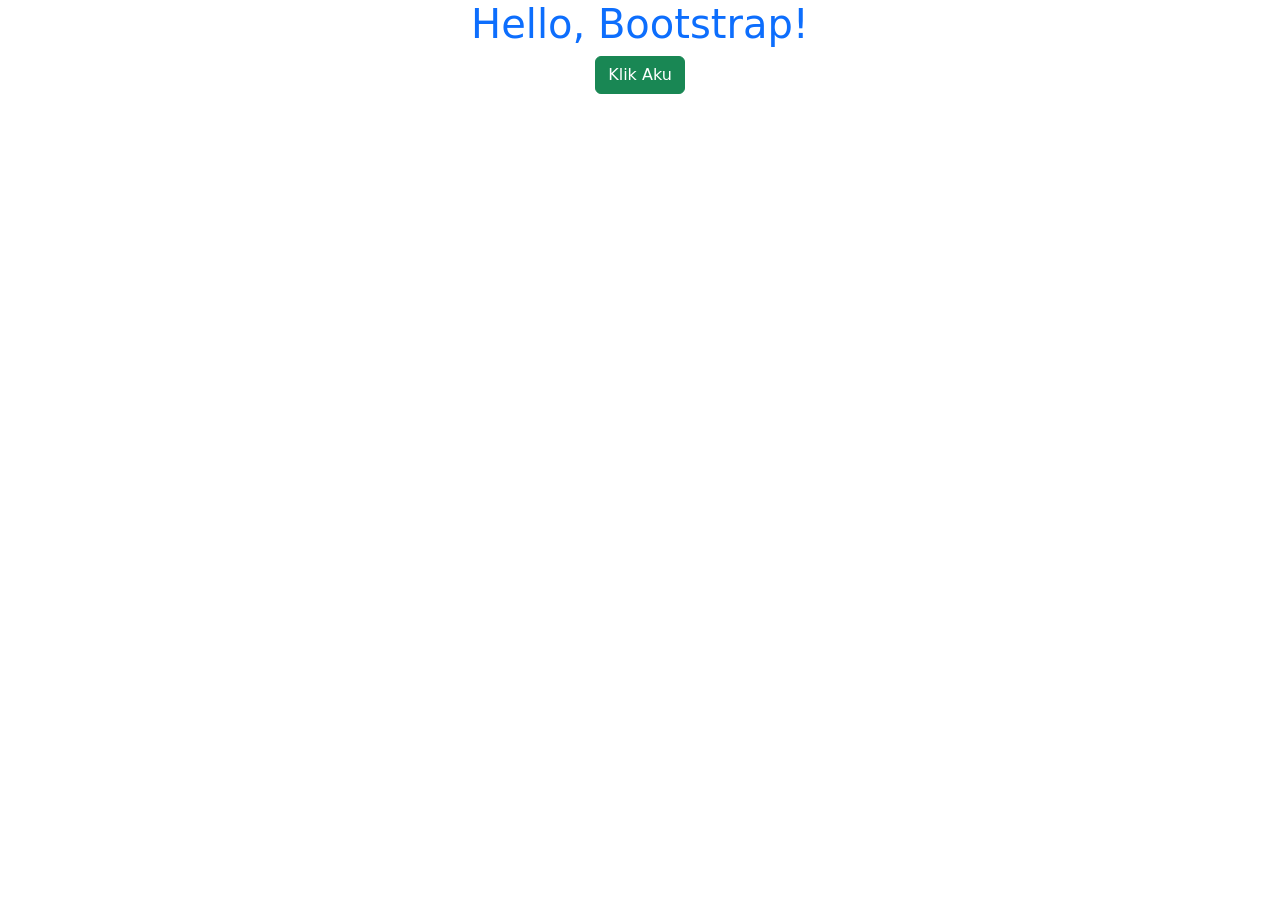
==== index.html @ 6d6d03d7 "first touch" ====
<!DOCTYPE html>
<html lang="id">
  <head>
    <meta charset="UTF-8" />
    <meta name="viewport" content="width=device-width, initial-scale=1.0" />
    <title>Bootstrap dengan npm</title>

    <!-- Import Bootstrap CSS -->
    <link rel="stylesheet" href="css/bootstrap.min.css" />
    <link rel="stylesheet" href="css/style.css" />
  </head>
  <body>
    <div class="container text-center">
      <h1 class="text-primary">Hello, Bootstrap!</h1>
      <button class="btn btn-success">Klik Aku</button>
    </div>
    <!-- Import Bootstrap JS -->
    <script src="js/bootstrap.bundle.min.js"></script>
    <script src="js/script.js"></script>
  </body>
</html>
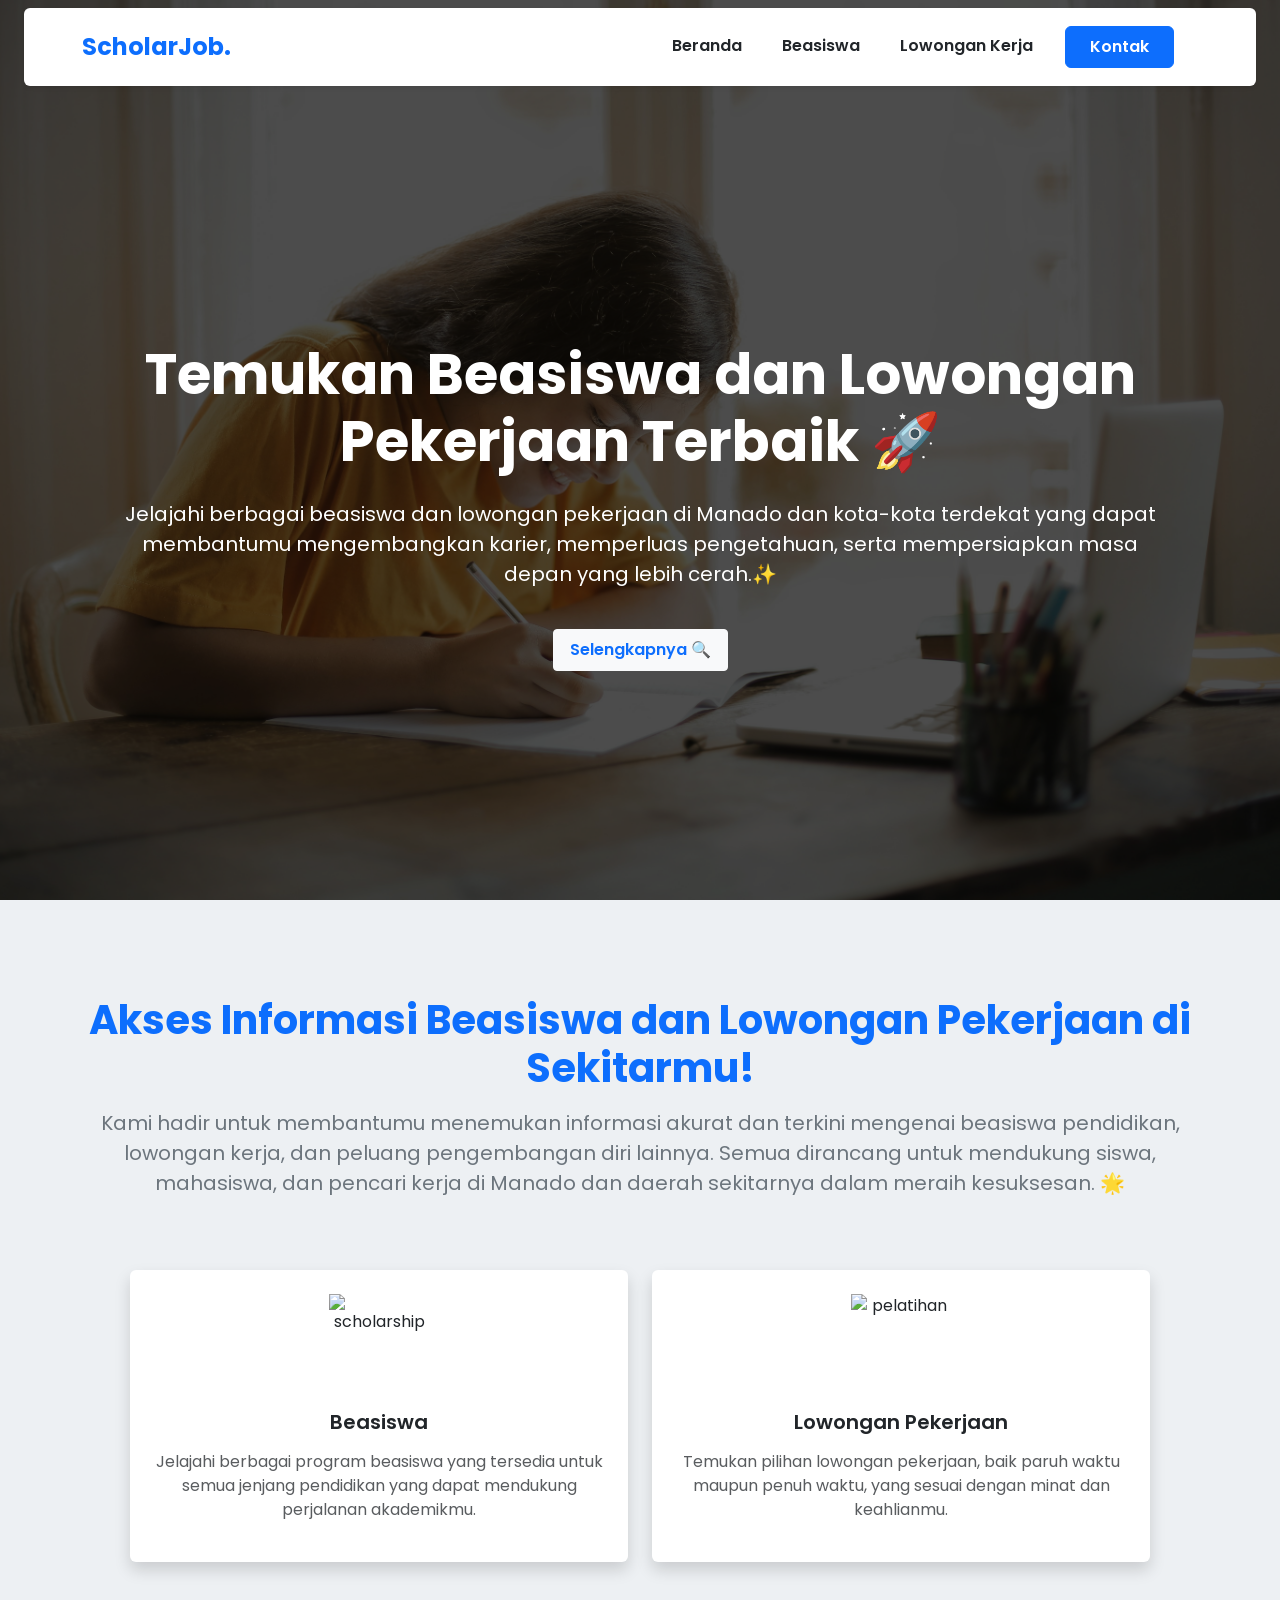
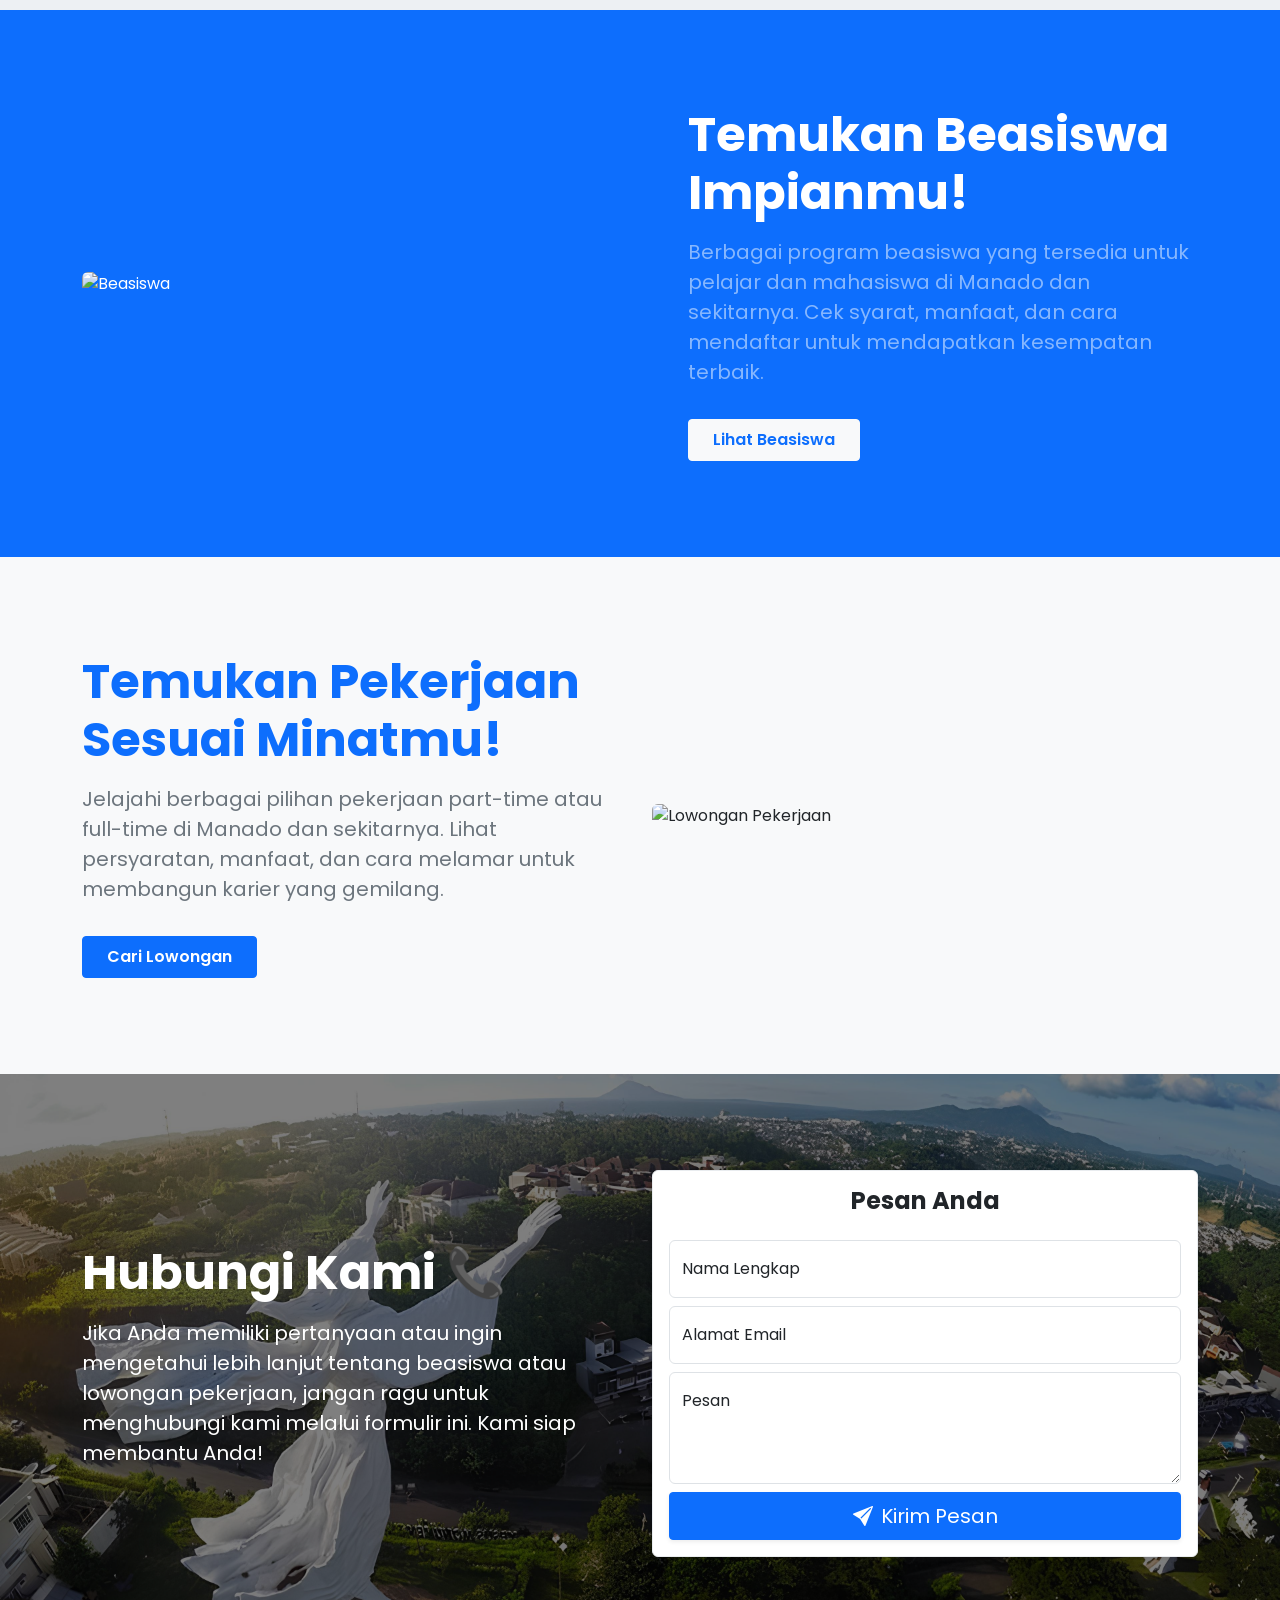
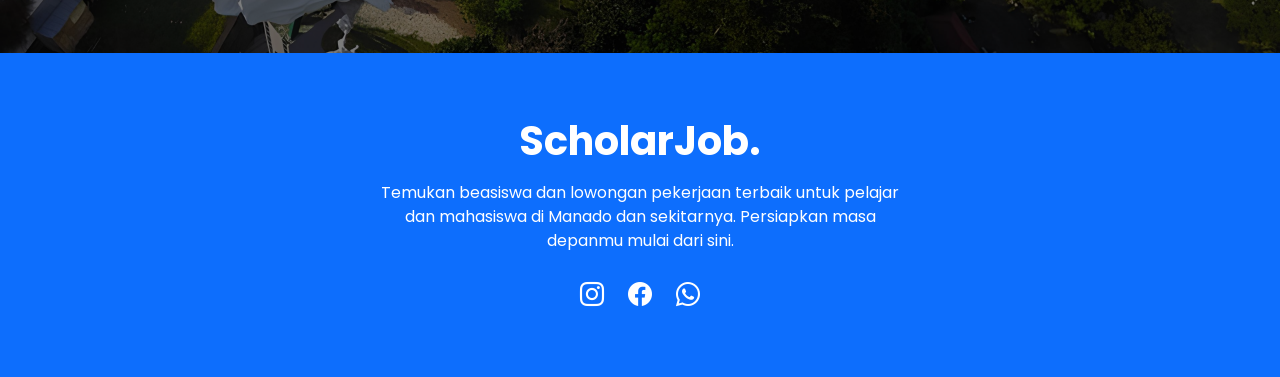
==== commit 4d35493c: "add: frontend" ====
--- a/index.html
+++ b/index.html
@@ -3,17 +3,348 @@
   <head>
     <meta charset="UTF-8" />
     <meta name="viewport" content="width=device-width, initial-scale=1.0" />
-    <title>Bootstrap dengan npm</title>
+    <title>ScholarJob | Besiswa - Pekerjaan</title>
 
     <!-- Import Bootstrap CSS -->
     <link rel="stylesheet" href="css/bootstrap.min.css" />
     <link rel="stylesheet" href="css/style.css" />
+    <link
+      href="https://fonts.googleapis.com/css2?family=Poppins:wght@300;400;500;600;700&display=swap"
+      rel="stylesheet"
+    />
+    <link
+      href="https://cdn.jsdelivr.net/npm/bootstrap-icons@1.10.5/font/bootstrap-icons.css"
+      rel="stylesheet"
+    />
+
+    <style>
+      body {
+        font-family: "Poppins", sans-serif;
+      }
+    </style>
   </head>
   <body>
-    <div class="container text-center">
-      <h1 class="text-primary">Hello, Bootstrap!</h1>
-      <button class="btn btn-success">Klik Aku</button>
-    </div>
+    <!-- Navbar -->
+    <nav
+      class="navbar navbar-expand-md navbar-light bg-white shadow-sm fixed-top mx-3 mx-md-4 rounded mt-2 py-3"
+    >
+      <div class="container">
+        <a
+          class="navbar-brand fw-bold fs-4 text-primary hover-black"
+          href="#home"
+          >ScholarJob.</a
+        >
+        <button
+          class="navbar-toggler"
+          type="button"
+          data-bs-toggle="collapse"
+          data-bs-target="#navbarNav"
+          aria-controls="navbarNav"
+          aria-expanded="false"
+          aria-label="Toggle navigation"
+        >
+          ☰
+        </button>
+        <div
+          class="collapse navbar-collapse justify-content-md-end justify-content-center"
+          id="navbarNav"
+        >
+          <ul class="navbar-nav">
+            <li class="nav-item me-md-4">
+              <a
+                class="nav-link fw-semibold text-dark text-center hover-blue"
+                href="#home"
+                >Beranda</a
+              >
+            </li>
+            <li class="nav-item me-md-4">
+              <a
+                class="nav-link fw-semibold text-dark text-center hover-blue"
+                href="#beasiswa"
+                >Beasiswa</a
+              >
+            </li>
+            <li class="nav-item me-md-4">
+              <a
+                class="nav-link fw-semibold text-dark text-center hover-blue"
+                href="#lowongan"
+                >Lowongan Kerja</a
+              >
+            </li>
+            <li class="nav-item align-self-center me-md-4">
+              <a
+                class="btn btn-primary fw-semibold px-4 py-2 hover-btn"
+                href="#kontak"
+                >Kontak</a
+              >
+            </li>
+          </ul>
+        </div>
+      </div>
+    </nav>
+
+    <!-- Home Section -->
+    <section
+      id="home"
+      class="position-relative min-vh-100 d-flex align-items-center justify-content-md-center text-white text-center"
+      style="
+        background-image: url('./assets/img/bg2.jpg');
+        background-size: cover;
+        background-position: center;
+      "
+    >
+      <div
+        class="position-absolute top-0 start-0 w-100 h-100 overlay-dark"
+      ></div>
+
+      <div class="container position-relative z-index-10 px-3 px-md-5 mb-5">
+        <h1 class="display-4 fw-bold top-spacing-md">
+          Temukan Beasiswa dan Lowongan Pekerjaan Terbaik 🚀
+        </h1>
+        <p class="mt-4 fluid-text">
+          Jelajahi berbagai beasiswa dan lowongan pekerjaan di Manado dan
+          kota-kota terdekat yang dapat membantumu mengembangkan karier,
+          memperluas pengetahuan, serta mempersiapkan masa depan yang lebih
+          cerah.✨
+        </p>
+        <a
+          href="#about"
+          class="mt-4 btn btn-light text-primary fw-semibold fs-6 px-3 py-2 rounded-1 hover-bg-dark"
+          >Selengkapnya 🔍</a
+        >
+      </div>
+    </section>
+    <!-- Home Section -->
+
+    <!-- About Section -->
+    <section id="about" class="py-5 bg-gray text-center">
+      <div class="container mt-5">
+        <h2 class="text-primary fw-bold display-6">
+          Akses Informasi Beasiswa dan Lowongan Pekerjaan di Sekitarmu!
+        </h2>
+        <p class="mt-3 text-secondary fs-5">
+          Kami hadir untuk membantumu menemukan informasi akurat dan terkini
+          mengenai beasiswa pendidikan, lowongan kerja, dan peluang pengembangan
+          diri lainnya. Semua dirancang untuk mendukung siswa, mahasiswa, dan
+          pencari kerja di Manado dan daerah sekitarnya dalam meraih kesuksesan.
+          🌟
+        </p>
+
+        <div class="row mt-5 g-4 px-3 px-md-5">
+          <div class="col-12 col-md-6">
+            <div
+              class="bg-white p-4 shadow rounded h-100 d-flex flex-column align-items-center hover-border-blue"
+            >
+              <img
+                src="https://img.icons8.com/stickers/100/scholarship.png"
+                alt="scholarship"
+                width="100"
+                height="100"
+              />
+              <h5 class="mt-3 text-dark fw-semibold">Beasiswa</h5>
+              <p class="text-muted fs-6 mt-2">
+                Jelajahi berbagai program beasiswa yang tersedia untuk semua
+                jenjang pendidikan yang dapat mendukung perjalanan akademikmu.
+              </p>
+            </div>
+          </div>
+
+          <div class="col-12 col-md-6">
+            <div
+              class="bg-white p-4 shadow rounded h-100 d-flex flex-column align-items-center"
+            >
+              <img
+                src="https://img.icons8.com/stickers/100/maintenance.png"
+                alt="pelatihan"
+                width="100"
+                height="100"
+              />
+              <h5 class="mt-3 text-dark fw-semibold">Lowongan Pekerjaan</h5>
+              <p class="text-muted fs-6 mt-2">
+                Temukan pilihan lowongan pekerjaan, baik paruh waktu maupun
+                penuh waktu, yang sesuai dengan minat dan keahlianmu.
+              </p>
+            </div>
+          </div>
+        </div>
+      </div>
+    </section>
+    <!-- About Section -->
+
+    <!-- Beasiswa Section  -->
+    <section id="beasiswa" class="py-5 bg-primary text-white">
+      <div class="container py-5">
+        <div class="row align-items-center">
+          <div class="col-md-6 mb-4 mb-md-0">
+            <img
+              src="./assets/img/bg3.jpg"
+              alt="Beasiswa"
+              class="img-fluid rounded"
+            />
+          </div>
+          <div class="col-md-6 ps-md-5">
+            <h2 class="fw-bold display-5">Temukan Beasiswa Impianmu!</h2>
+            <p class="mt-3 fs-5 text-white-50">
+              Berbagai program beasiswa yang tersedia untuk pelajar dan
+              mahasiswa di Manado dan sekitarnya. Cek syarat, manfaat, dan cara
+              mendaftar untuk mendapatkan kesempatan terbaik.
+            </p>
+            <a
+              href="beasiswa.html"
+              class="btn btn-light text-primary fw-semibold px-4 py-2 mt-3 rounded-1 hover-btn-white"
+            >
+              Lihat Beasiswa
+            </a>
+          </div>
+        </div>
+      </div>
+    </section>
+    <!-- Beasiswa Section  -->
+
+    <!-- Lowongan Pekerjaan -->
+    <section id="lowongan" class="py-5 bg-light">
+      <div class="container py-5">
+        <div class="row align-items-center">
+          <div class="col-md-6 mb-4 mb-md-0">
+            <h2 class="fw-bold text-primary display-5">
+              Temukan Pekerjaan Sesuai Minatmu!
+            </h2>
+            <p class="mt-3 text-secondary fs-5">
+              Jelajahi berbagai pilihan pekerjaan part-time atau full-time di
+              Manado dan sekitarnya. Lihat persyaratan, manfaat, dan cara
+              melamar untuk membangun karier yang gemilang.
+            </p>
+            <a
+              href="job.html"
+              class="btn btn-primary fw-semibold px-4 py-2 mt-3 rounded-1 hover-btn"
+            >
+              Cari Lowongan
+            </a>
+          </div>
+
+          <div class="col-md-6">
+            <img
+              src="./assets/img/eng.jpg"
+              alt="Lowongan Pekerjaan"
+              class="img-fluid rounded"
+            />
+          </div>
+        </div>
+      </div>
+    </section>
+    <!-- Lowongan Pekerjaan -->
+
+    <!-- Kontak Section  -->
+    <section id="kontak"
+      class="position-relative bg-dark text-white py-5"
+      style="
+        background-image: url('./assets/img/mnd.jpg');
+        background-size: cover;
+        background-position: center;
+      "
+    >
+      <div
+        class="position-absolute top-0 start-0 w-100 h-100 bg-black opacity-50"
+      ></div>
+
+      <div class="container position-relative z-1 py-5">
+        <div class="row align-items-center g-4">
+          <!-- Teks -->
+          <div class="col-lg-6">
+            <h2 class="display-5 fw-bold">Hubungi Kami 📞</h2>
+            <p class="mt-3 fs-5">
+              Jika Anda memiliki pertanyaan atau ingin mengetahui lebih lanjut
+              tentang beasiswa atau lowongan pekerjaan, jangan ragu untuk
+              menghubungi kami melalui formulir ini. Kami siap membantu Anda!
+            </p>
+          </div>
+
+          <div class="col-lg-6">
+            <div
+              class="bg-white text-dark p-3 rounded shadow-sm border border-light-subtle"
+            >
+              <h4 class="fw-bold mb-4 text-center">Pesan Anda</h4>
+              <form>
+                <div class="form-floating mb-2">
+                  <input
+                    class="form-control"
+                    id="name"
+                    type="text"
+                    placeholder="Nama Lengkap"
+                    required
+                  />
+                  <label for="name">Nama Lengkap</label>
+                </div>
+
+                <div class="form-floating mb-2">
+                  <input
+                    class="form-control"
+                    id="email"
+                    type="email"
+                    placeholder="nama@example.com"
+                    required
+                  />
+                  <label for="email">Alamat Email</label>
+                </div>
+
+                <div class="form-floating mb-2">
+                  <textarea
+                    class="form-control"
+                    id="message"
+                    placeholder="Pesan Anda"
+                    style="height: 7rem"
+                    required
+                  ></textarea>
+                  <label for="message">Pesan</label>
+                </div>
+
+                <div class="d-grid">
+                  <button
+                    class="btn btn-primary btn-lg shadow-sm rounded-1"
+                    type="submit"
+                  >
+                    <i class="bi bi-send-fill me-2"></i>Kirim Pesan
+                  </button>
+                </div>
+              </form>
+            </div>
+          </div>
+        </div>
+      </div>
+    </section>
+
+    <!-- Footer -->
+    <footer
+      class="text-center text-white py-5 bg-primary"
+    >
+      <div class="container py-3">
+        <!-- Judul -->
+        <h4 class="fw-bold mb-3 fs-1">ScholarJob.</h4>
+
+        <!-- Tagline -->
+        <div class="container" style="max-width: 600px;">
+        <p class="mb-4 px-3">
+          Temukan beasiswa dan lowongan pekerjaan terbaik untuk pelajar dan
+          mahasiswa di Manado dan sekitarnya. Persiapkan masa depanmu mulai dari
+          sini.
+        </p>
+        </div>
+
+        <!-- Ikon Media Sosial -->
+        <div class="d-flex justify-content-center gap-4 fs-4">
+          <a href="#" class="text-white" aria-label="Instagram">
+            <i class="bi bi-instagram"></i>
+          </a>
+          <a href="#" class="text-white" aria-label="Facebook">
+            <i class="bi bi-facebook"></i>
+          </a>
+          <a href="#" class="text-white" aria-label="WhatsApp">
+            <i class="bi bi-whatsapp"></i>
+          </a>
+        </div>
+      </div>
+    </footer>
+
     <!-- Import Bootstrap JS -->
     <script src="js/bootstrap.bundle.min.js"></script>
     <script src="js/script.js"></script>
--- a/css/style.css
+++ b/css/style.css
@@ -0,0 +1,55 @@
+html {
+  scroll-behavior: smooth;
+}
+
+.bg-gray{
+  background-color: #edf0f3fa !important;
+}
+
+.hover-btn:hover {
+  background-color: white;
+  color: #0d6efd;
+  border: 2px solid #0d6efd;
+}
+
+.hover-btn-white:hover{
+  background-color: #0d6efd;
+  color: white !important;
+  border: 2px solid white;
+}
+
+.hover-blue:hover{
+  color: #0d6efd !important;
+}
+
+.hover-black:hover{
+  color: #111111 !important;
+}
+
+.hover-border-blue:hover{
+  border-color:  #0d6efd !important;
+}
+
+.hover-bg-blue:hover {
+  background-color: #0d6efd !important;
+  color: white !important; /* opsional, agar teks tetap terbaca */
+}
+
+.overlay-dark {
+  background-color: rgba(0, 0, 0, 0.7);
+}
+
+.fluid-text {
+  font-size: clamp(0.9rem, 2.5vw, 1.25rem);
+}
+
+.top-spacing-md {
+  margin-top: 7rem;
+}
+
+@media (min-width: 769px) {
+  .top-spacing-md {
+    margin-top: 10rem;
+  }
+}
+
